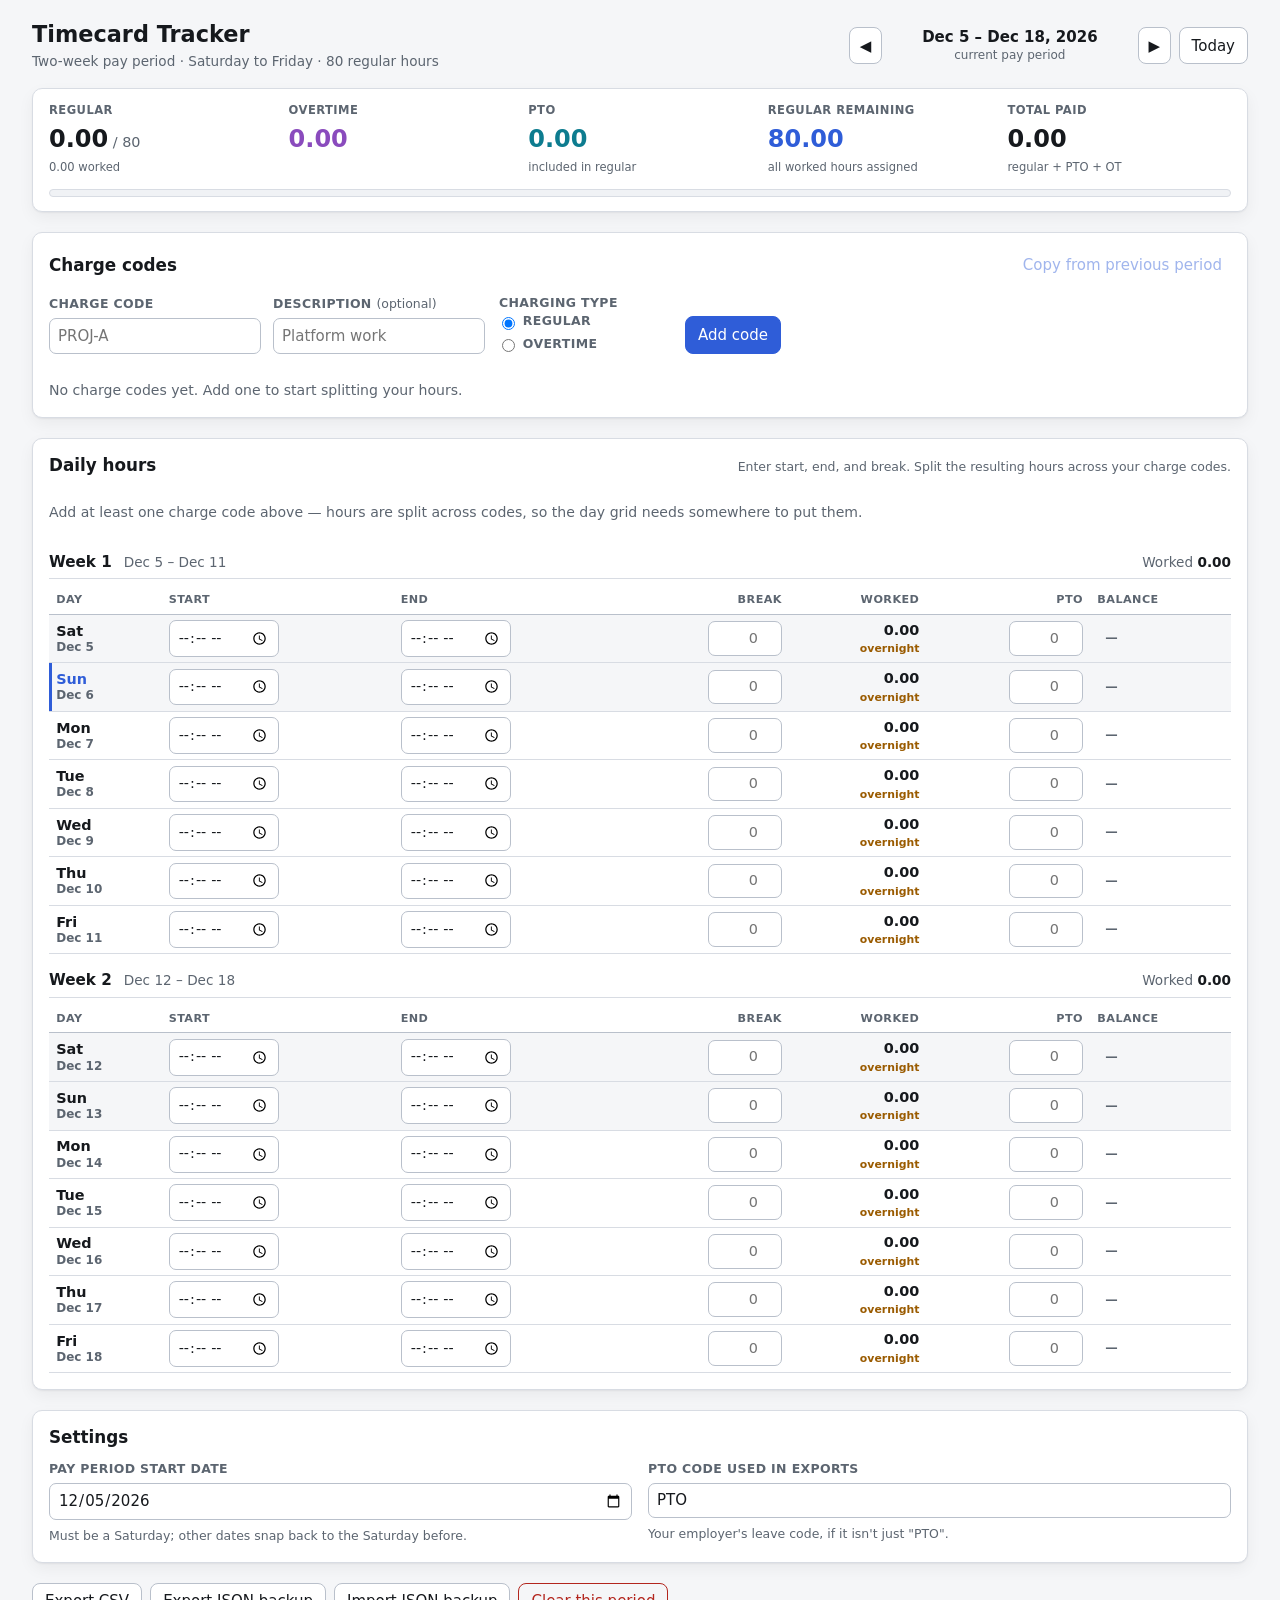
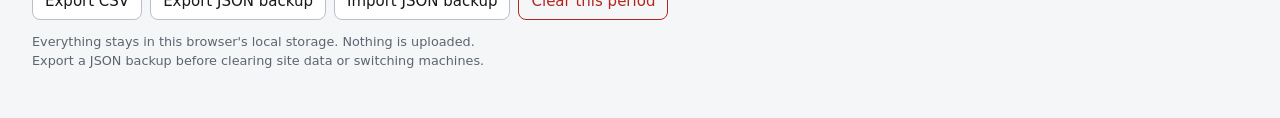
==== index.html @ b01dd9ea "Add timecard tracker for two-week pay periods A dependency-free static web app for tracking hours ag" ====
<!DOCTYPE html>
<html lang="en">
<head>
  <meta charset="utf-8">
  <meta name="viewport" content="width=device-width, initial-scale=1">
  <title>Timecard Tracker</title>
  <meta name="description" content="Track hours against charge codes across a two-week pay period.">
  <meta name="color-scheme" content="light dark">
  <link rel="stylesheet" href="./styles.css">
  <link rel="icon" href="data:image/svg+xml,<svg xmlns='http://www.w3.org/2000/svg' viewBox='0 0 16 16'><text y='13' font-size='13'>&#9200;</text></svg>">
</head>
<body>
  <a class="skip-link" href="#daygrid">Skip to day entry</a>

  <header class="app-header">
    <div class="app-header__title">
      <h1>Timecard Tracker</h1>
      <p class="app-header__sub">Two-week pay period &middot; Saturday to Friday &middot; 80 regular hours</p>
    </div>

    <nav class="period-nav" aria-label="Pay period">
      <button type="button" id="prev-period" class="btn btn--icon" aria-label="Previous pay period">&#9664;</button>
      <div class="period-nav__label">
        <strong id="period-range">&nbsp;</strong>
        <span id="period-relative" class="period-nav__relative"></span>
      </div>
      <button type="button" id="next-period" class="btn btn--icon" aria-label="Next pay period">&#9654;</button>
      <button type="button" id="today-period" class="btn">Today</button>
    </nav>
  </header>

  <p id="storage-warning" class="banner banner--warn" role="status" hidden></p>
  <p id="toast" class="banner banner--info" role="status" hidden></p>

  <section class="summary" aria-labelledby="summary-heading">
    <h2 id="summary-heading" class="visually-hidden">Pay period totals</h2>
    <div class="summary__stats" aria-live="polite">
      <div class="stat stat--regular">
        <span class="stat__label">Regular</span>
        <span class="stat__value"><span id="stat-regular">0.00</span><span class="stat__unit"> / 80</span></span>
        <span class="stat__note" id="stat-regular-note"></span>
      </div>
      <div class="stat stat--ot">
        <span class="stat__label">Overtime</span>
        <span class="stat__value" id="stat-ot">0.00</span>
        <span class="stat__note" id="stat-ot-note"></span>
      </div>
      <div class="stat stat--pto">
        <span class="stat__label">PTO</span>
        <span class="stat__value" id="stat-pto">0.00</span>
        <span class="stat__note">included in regular</span>
      </div>
      <div class="stat stat--remaining">
        <span class="stat__label">Regular remaining</span>
        <span class="stat__value" id="stat-remaining">80.00</span>
        <span class="stat__note" id="stat-unallocated"></span>
      </div>
      <div class="stat stat--total">
        <span class="stat__label">Total paid</span>
        <span class="stat__value" id="stat-total">0.00</span>
        <span class="stat__note">regular + PTO + OT</span>
      </div>
    </div>
    <div class="progress" role="img" aria-label="Regular hours progress toward 80">
      <div class="progress__bar" id="progress-regular"></div>
      <div class="progress__bar progress__bar--pto" id="progress-pto"></div>
      <div class="progress__bar progress__bar--ot" id="progress-ot"></div>
    </div>
  </section>

  <main>
    <section class="panel" aria-labelledby="codes-heading">
      <div class="panel__head">
        <h2 id="codes-heading">Charge codes</h2>
        <button type="button" id="copy-codes" class="btn btn--subtle">Copy from previous period</button>
      </div>

      <form id="code-form" class="code-form">
        <div class="field">
          <label for="code-input">Charge code</label>
          <input type="text" id="code-input" name="code" placeholder="PROJ-A" autocomplete="off" required>
        </div>
        <div class="field">
          <label for="code-label">Description <span class="field__optional">(optional)</span></label>
          <input type="text" id="code-label" name="label" placeholder="Platform work" autocomplete="off">
        </div>
        <fieldset class="field field--radios">
          <legend>Charging type</legend>
          <label class="radio"><input type="radio" name="type" value="regular" checked> Regular</label>
          <label class="radio"><input type="radio" name="type" value="overtime"> Overtime</label>
        </fieldset>
        <button type="submit" class="btn btn--primary">Add code</button>
      </form>
      <p id="code-error" class="form-error" role="alert" hidden></p>

      <ul id="code-list" class="code-list"></ul>
      <p id="code-empty" class="empty-note">No charge codes yet. Add one to start splitting your hours.</p>
    </section>

    <section class="panel" id="daygrid" aria-labelledby="days-heading">
      <div class="panel__head">
        <h2 id="days-heading">Daily hours</h2>
        <p class="panel__hint">Enter start, end, and break. Split the resulting hours across your charge codes.</p>
      </div>
      <div id="weeks"></div>
    </section>

    <section class="panel" aria-labelledby="settings-heading">
      <h2 id="settings-heading">Settings</h2>
      <div class="settings-grid">
        <div class="field">
          <label for="anchor-input">Pay period start date</label>
          <input type="date" id="anchor-input">
          <p class="field__hint" id="anchor-hint">Must be a Saturday; other dates snap back to the Saturday before.</p>
        </div>
        <div class="field">
          <label for="pto-label-input">PTO code used in exports</label>
          <input type="text" id="pto-label-input" placeholder="PTO" autocomplete="off">
          <p class="field__hint">Your employer's leave code, if it isn't just "PTO".</p>
        </div>
      </div>
    </section>
  </main>

  <footer class="app-footer">
    <div class="app-footer__actions">
      <button type="button" id="export-csv" class="btn">Export CSV</button>
      <button type="button" id="export-json" class="btn">Export JSON backup</button>
      <button type="button" id="import-json" class="btn">Import JSON backup</button>
      <button type="button" id="clear-period" class="btn btn--danger">Clear this period</button>
      <input type="file" id="import-file" accept="application/json,.json" hidden>
    </div>
    <p class="app-footer__note">
      Everything stays in this browser's local storage. Nothing is uploaded.
      Export a JSON backup before clearing site data or switching machines.
    </p>
  </footer>

  <script type="module" src="./src/main.js"></script>
</body>
</html>
---- styles.css ----
:root {
  --bg: #f5f6f8;
  --surface: #ffffff;
  --surface-alt: #f0f2f5;
  --border: #d8dce3;
  --border-strong: #b9c0cb;
  --text: #16191d;
  --text-muted: #5c6570;
  --accent: #2f5dd8;
  --accent-soft: #e6ecfc;
  --ok: #1c7a4a;
  --ok-soft: #e2f3ea;
  --warn: #9a5b00;
  --warn-soft: #fdf0dc;
  --danger: #b3261e;
  --danger-soft: #fbe6e5;
  --ot: #8a4bbd;
  --pto: #0d7c8f;
  --radius: 10px;
  --shadow: 0 1px 2px rgba(16, 20, 28, 0.06), 0 6px 16px rgba(16, 20, 28, 0.05);
}

@media (prefers-color-scheme: dark) {
  :root {
    --bg: #14161a;
    --surface: #1c1f25;
    --surface-alt: #23272e;
    --border: #333943;
    --border-strong: #4a515d;
    --text: #e8eaee;
    --text-muted: #9aa3b0;
    --accent: #7fa0ff;
    --accent-soft: #232c45;
    --ok: #6ed3a0;
    --ok-soft: #1c2f26;
    --warn: #ecb463;
    --warn-soft: #33290f;
    --danger: #f28b82;
    --danger-soft: #3a1f1d;
    --ot: #c39aec;
    --pto: #5cc7d8;
    --shadow: 0 1px 2px rgba(0, 0, 0, 0.4), 0 6px 16px rgba(0, 0, 0, 0.3);
  }
}

* { box-sizing: border-box; }

body {
  margin: 0;
  padding: 1.25rem clamp(0.75rem, 3vw, 2rem) 3rem;
  background: var(--bg);
  color: var(--text);
  font: 15px/1.5 system-ui, -apple-system, "Segoe UI", Roboto, sans-serif;
  max-width: 1400px;
  margin-inline: auto;
}

h1, h2, h3 { margin: 0; line-height: 1.25; }
h1 { font-size: 1.4rem; }
h2 { font-size: 1.05rem; }

.visually-hidden {
  position: absolute;
  width: 1px; height: 1px;
  margin: -1px; padding: 0;
  overflow: hidden;
  clip: rect(0 0 0 0);
  white-space: nowrap;
}

.skip-link {
  position: absolute;
  left: -9999px;
  background: var(--accent);
  color: #fff;
  padding: 0.5rem 0.75rem;
  border-radius: var(--radius);
  z-index: 20;
}
.skip-link:focus { left: 1rem; top: 1rem; }

/* --- header --------------------------------------------------------- */

.app-header {
  display: flex;
  flex-wrap: wrap;
  gap: 1rem;
  align-items: center;
  justify-content: space-between;
  margin-bottom: 1rem;
}

.app-header__sub {
  margin: 0.2rem 0 0;
  color: var(--text-muted);
  font-size: 0.85rem;
}

.period-nav {
  display: flex;
  align-items: center;
  gap: 0.5rem;
}

.period-nav__label {
  min-width: 15rem;
  text-align: center;
  display: flex;
  flex-direction: column;
  line-height: 1.3;
}

.period-nav__relative {
  font-size: 0.75rem;
  color: var(--text-muted);
  min-height: 1em;
}

/* --- buttons and inputs --------------------------------------------- */

.btn {
  font: inherit;
  padding: 0.4rem 0.75rem;
  border-radius: 8px;
  border: 1px solid var(--border-strong);
  background: var(--surface);
  color: var(--text);
  cursor: pointer;
}
.btn:hover { background: var(--surface-alt); }
.btn:active { transform: translateY(1px); }
.btn--primary { background: var(--accent); border-color: var(--accent); color: #fff; }
.btn--primary:hover { filter: brightness(1.08); background: var(--accent); }
.btn--danger { color: var(--danger); border-color: var(--danger); background: transparent; }
.btn--danger:hover { background: var(--danger-soft); }
.btn--icon { padding: 0.4rem 0.6rem; }
.btn--subtle {
  border-color: transparent;
  background: transparent;
  color: var(--accent);
  padding: 0.25rem 0.5rem;
}
.btn--subtle:hover { background: var(--accent-soft); }
.btn:disabled { opacity: 0.45; cursor: not-allowed; }

input[type="text"],
input[type="time"],
input[type="date"],
input[type="number"] {
  font: inherit;
  padding: 0.35rem 0.5rem;
  border: 1px solid var(--border-strong);
  border-radius: 7px;
  background: var(--surface);
  color: var(--text);
  min-width: 0;
}

input:focus-visible,
.btn:focus-visible,
a:focus-visible {
  outline: 2px solid var(--accent);
  outline-offset: 2px;
}

.field { display: flex; flex-direction: column; gap: 0.25rem; }
.field label, .field legend, fieldset legend {
  font-size: 0.78rem;
  font-weight: 600;
  color: var(--text-muted);
  text-transform: uppercase;
  letter-spacing: 0.03em;
}
.field__optional { font-weight: 400; text-transform: none; letter-spacing: 0; }
.field__hint, .panel__hint {
  margin: 0.15rem 0 0;
  font-size: 0.78rem;
  color: var(--text-muted);
}
.field--radios {
  border: 0;
  margin: 0;
  padding: 0;
}
.radio {
  display: inline-flex;
  align-items: center;
  gap: 0.3rem;
  margin-right: 0.75rem;
  font-size: 0.9rem;
  text-transform: none;
  letter-spacing: 0;
  font-weight: 400;
  color: var(--text);
}

.form-error { color: var(--danger); font-size: 0.85rem; margin: 0.5rem 0 0; }

/* --- banners -------------------------------------------------------- */

.banner {
  margin: 0 0 1rem;
  padding: 0.6rem 0.85rem;
  border-radius: var(--radius);
  font-size: 0.9rem;
  border: 1px solid transparent;
}
.banner--warn { background: var(--warn-soft); border-color: var(--warn); color: var(--warn); }
.banner--info { background: var(--accent-soft); border-color: var(--accent); color: var(--accent); }

/* --- summary -------------------------------------------------------- */

.summary {
  position: sticky;
  top: 0;
  z-index: 10;
  background: var(--surface);
  border: 1px solid var(--border);
  border-radius: var(--radius);
  box-shadow: var(--shadow);
  padding: 0.85rem 1rem;
  margin-bottom: 1.25rem;
}

.summary__stats {
  display: grid;
  grid-template-columns: repeat(auto-fit, minmax(9.5rem, 1fr));
  gap: 0.75rem 1rem;
}

.stat { display: flex; flex-direction: column; gap: 0.1rem; }
.stat__label {
  font-size: 0.72rem;
  text-transform: uppercase;
  letter-spacing: 0.04em;
  color: var(--text-muted);
  font-weight: 600;
}
.stat__value { font-size: 1.5rem; font-weight: 650; font-variant-numeric: tabular-nums; }
.stat__unit { font-size: 0.9rem; font-weight: 400; color: var(--text-muted); }
.stat__note { font-size: 0.72rem; color: var(--text-muted); min-height: 1em; }
.stat--ot .stat__value { color: var(--ot); }
.stat--pto .stat__value { color: var(--pto); }
.stat--remaining .stat__value { color: var(--accent); }
.stat__note--alert { color: var(--warn); font-weight: 600; }

.progress {
  display: flex;
  height: 8px;
  margin-top: 0.85rem;
  border-radius: 99px;
  overflow: hidden;
  background: var(--surface-alt);
  border: 1px solid var(--border);
}
.progress__bar { background: var(--accent); transition: width 120ms linear; }
.progress__bar--pto { background: var(--pto); }
.progress__bar--ot { background: var(--ot); }

/* --- panels --------------------------------------------------------- */

.panel {
  background: var(--surface);
  border: 1px solid var(--border);
  border-radius: var(--radius);
  padding: 1rem;
  margin-bottom: 1.25rem;
  box-shadow: var(--shadow);
}

.panel__head {
  display: flex;
  flex-wrap: wrap;
  align-items: center;
  justify-content: space-between;
  gap: 0.5rem;
  margin-bottom: 0.75rem;
}

.code-form {
  display: flex;
  flex-wrap: wrap;
  align-items: flex-end;
  gap: 0.75rem;
}
.code-form .field { min-width: 11rem; }

.code-list {
  list-style: none;
  margin: 0.9rem 0 0;
  padding: 0;
  display: flex;
  flex-wrap: wrap;
  gap: 0.5rem;
}

.code-chip {
  display: flex;
  align-items: center;
  gap: 0.5rem;
  padding: 0.35rem 0.4rem 0.35rem 0.6rem;
  border: 1px solid var(--border-strong);
  border-radius: 99px;
  background: var(--surface-alt);
  font-size: 0.88rem;
}
.code-chip__name { font-weight: 600; }
.code-chip__desc { color: var(--text-muted); }
.code-chip__type {
  font-size: 0.68rem;
  text-transform: uppercase;
  letter-spacing: 0.04em;
  font-weight: 700;
  padding: 0.05rem 0.4rem;
  border-radius: 99px;
  background: var(--accent-soft);
  color: var(--accent);
}
.code-chip__type--overtime { background: color-mix(in srgb, var(--ot) 18%, transparent); color: var(--ot); }
.code-chip__hours { font-variant-numeric: tabular-nums; color: var(--text-muted); }
.code-chip__remove {
  border: 0;
  background: transparent;
  color: var(--text-muted);
  cursor: pointer;
  font-size: 1rem;
  line-height: 1;
  padding: 0.15rem 0.35rem;
  border-radius: 99px;
}
.code-chip__remove:hover { background: var(--danger-soft); color: var(--danger); }

.empty-note { color: var(--text-muted); font-size: 0.88rem; margin: 0.75rem 0 0; }

/* --- week / day grid ------------------------------------------------ */

.week { margin-top: 1rem; }
.week__head {
  display: flex;
  flex-wrap: wrap;
  align-items: baseline;
  gap: 0.75rem;
  padding-bottom: 0.4rem;
  border-bottom: 1px solid var(--border);
  margin-bottom: 0.5rem;
}
.week__title { font-size: 0.95rem; font-weight: 650; }
.week__range { color: var(--text-muted); font-size: 0.85rem; }
.week__totals {
  margin-left: auto;
  font-size: 0.85rem;
  color: var(--text-muted);
  font-variant-numeric: tabular-nums;
}
.week__totals strong { color: var(--text); font-weight: 650; }

.table-scroll { overflow-x: auto; }

table.days {
  width: 100%;
  border-collapse: collapse;
  font-size: 0.9rem;
}
table.days th,
table.days td {
  padding: 0.3rem 0.45rem;
  text-align: left;
  border-bottom: 1px solid var(--border);
  white-space: nowrap;
}
table.days thead th {
  font-size: 0.7rem;
  text-transform: uppercase;
  letter-spacing: 0.04em;
  color: var(--text-muted);
  font-weight: 700;
  border-bottom: 1px solid var(--border-strong);
}
table.days th.num, table.days td.num { text-align: right; }
table.days td.num, .worked { font-variant-numeric: tabular-nums; }

tr.day--weekend { background: color-mix(in srgb, var(--surface-alt) 65%, transparent); }
tr.day--today { box-shadow: inset 3px 0 0 var(--accent); }
tr.day--today .day-date { color: var(--accent); font-weight: 700; }

.day-date { display: flex; flex-direction: column; line-height: 1.2; }
.day-date__dow { font-weight: 650; }
.day-date__date { font-size: 0.75rem; color: var(--text-muted); }

.time-input { width: 6.9rem; }
.hours-input { width: 4.6rem; text-align: right; }
.hours-input.is-over { border-color: var(--danger); }

.worked { font-weight: 650; }
.worked__overnight {
  display: block;
  font-size: 0.68rem;
  color: var(--warn);
  font-weight: 600;
}

.chip {
  display: inline-flex;
  align-items: center;
  gap: 0.3rem;
  padding: 0.1rem 0.5rem;
  border-radius: 99px;
  font-size: 0.78rem;
  font-weight: 600;
  font-variant-numeric: tabular-nums;
}
.chip--ok { background: var(--ok-soft); color: var(--ok); }
.chip--under { background: var(--warn-soft); color: var(--warn); }
.chip--over { background: var(--danger-soft); color: var(--danger); }
.chip--idle { color: var(--text-muted); }

.fill-btn {
  font: inherit;
  font-size: 0.75rem;
  margin-left: 0.35rem;
  padding: 0.1rem 0.45rem;
  border-radius: 99px;
  border: 1px solid var(--border-strong);
  background: var(--surface);
  color: var(--text-muted);
  cursor: pointer;
}
.fill-btn:hover { color: var(--accent); border-color: var(--accent); }

.no-codes-note {
  color: var(--text-muted);
  font-size: 0.88rem;
  padding: 0.75rem 0;
}

.settings-grid {
  display: grid;
  grid-template-columns: repeat(auto-fit, minmax(15rem, 1fr));
  gap: 1rem;
  margin-top: 0.75rem;
}

/* --- footer --------------------------------------------------------- */

.app-footer__actions {
  display: flex;
  flex-wrap: wrap;
  gap: 0.5rem;
}
.app-footer__note {
  color: var(--text-muted);
  font-size: 0.8rem;
  margin: 0.75rem 0 0;
  max-width: 60ch;
}

@media (max-width: 640px) {
  .period-nav { width: 100%; justify-content: space-between; }
  .period-nav__label { min-width: 0; flex: 1; }
  .summary { position: static; }
}

@media print {
  .summary { position: static; box-shadow: none; }
  .app-footer__actions,
  .code-form,
  .skip-link,
  .period-nav button,
  .fill-btn,
  .code-chip__remove,
  #copy-codes { display: none !important; }
  body { background: #fff; }
  .panel { break-inside: avoid; box-shadow: none; }
}
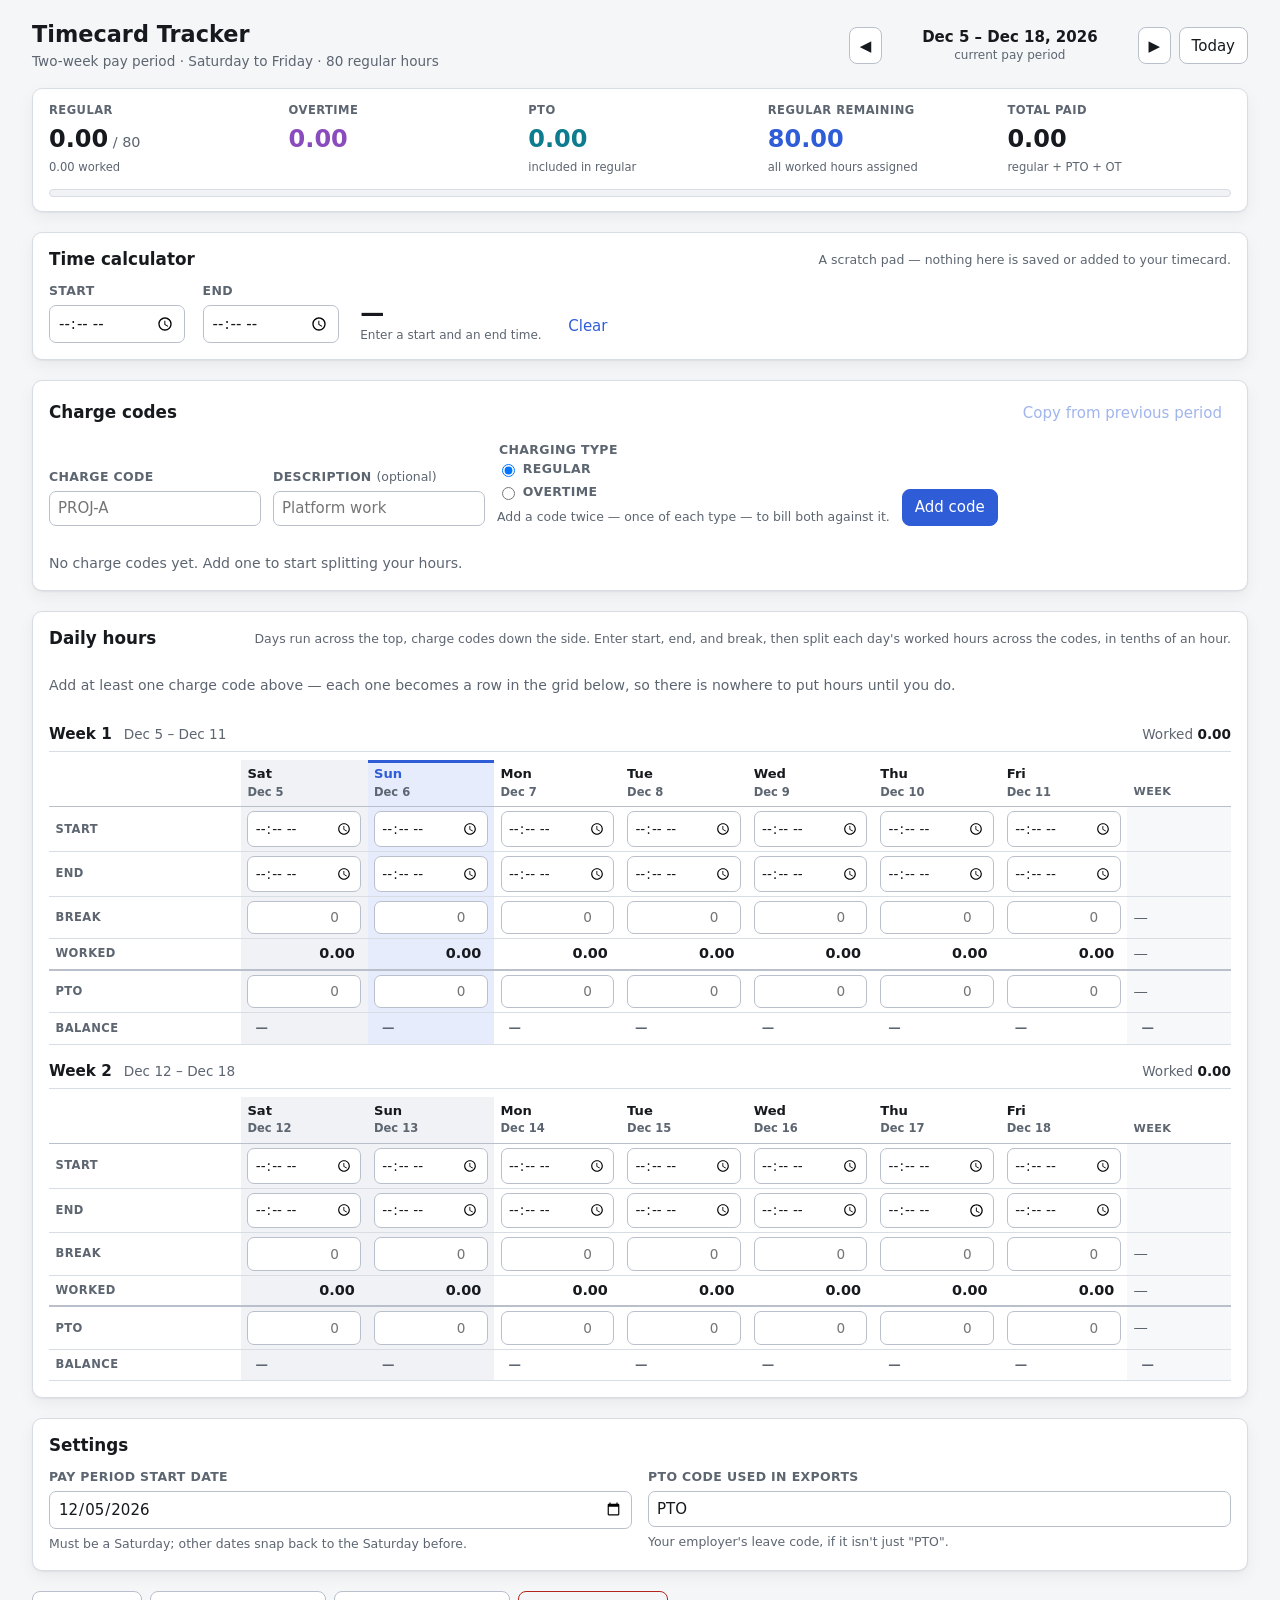
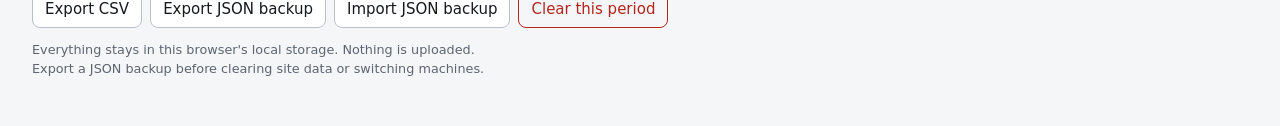
==== commit a176f69d: "Rework the day grid into a week matrix, and add a time calculator The day grid was a row per day wit" ====
--- a/index.html
+++ b/index.html
@@ -69,6 +69,28 @@
   </section>
 
   <main>
+    <section class="panel panel--calc" aria-labelledby="calc-heading">
+      <div class="panel__head">
+        <h2 id="calc-heading">Time calculator</h2>
+        <p class="panel__hint">A scratch pad — nothing here is saved or added to your timecard.</p>
+      </div>
+      <div class="calc">
+        <div class="field">
+          <label for="calc-start">Start</label>
+          <input type="time" id="calc-start" class="time-input">
+        </div>
+        <div class="field">
+          <label for="calc-end">End</label>
+          <input type="time" id="calc-end" class="time-input">
+        </div>
+        <p class="calc__result" aria-live="polite">
+          <span class="calc__hours" id="calc-hours">—</span>
+          <span class="calc__note" id="calc-note">Enter a start and an end time.</span>
+        </p>
+        <button type="button" id="calc-clear" class="btn btn--subtle">Clear</button>
+      </div>
+    </section>
+
     <section class="panel" aria-labelledby="codes-heading">
       <div class="panel__head">
         <h2 id="codes-heading">Charge codes</h2>
@@ -88,6 +110,7 @@
           <legend>Charging type</legend>
           <label class="radio"><input type="radio" name="type" value="regular" checked> Regular</label>
           <label class="radio"><input type="radio" name="type" value="overtime"> Overtime</label>
+          <p class="field__hint">Add a code twice — once of each type — to bill both against it.</p>
         </fieldset>
         <button type="submit" class="btn btn--primary">Add code</button>
       </form>
@@ -100,9 +123,18 @@
     <section class="panel" id="daygrid" aria-labelledby="days-heading">
       <div class="panel__head">
         <h2 id="days-heading">Daily hours</h2>
-        <p class="panel__hint">Enter start, end, and break. Split the resulting hours across your charge codes.</p>
+        <p class="panel__hint">Days run across the top, charge codes down the side. Enter start, end, and break, then split each day's worked hours across the codes, in tenths of an hour.</p>
       </div>
-      <div id="weeks"></div>
+      <!-- Replaced by the grid on the first render. If it is still on screen,
+           ui.js never ran — most often because the page was opened straight
+           from disk, where browsers refuse to load ES modules. -->
+      <div id="weeks">
+        <p class="no-codes-note grid-fallback">
+          The day grid has not loaded. It needs JavaScript, and the page has to be
+          served over <code>http://</code> — opening <code>index.html</code> straight
+          from the file system will not work. See "Running it locally" in the README.
+        </p>
+      </div>
     </section>
 
     <section class="panel" aria-labelledby="settings-heading">
--- a/styles.css
+++ b/styles.css
@@ -51,7 +51,9 @@
   background: var(--bg);
   color: var(--text);
   font: 15px/1.5 system-ui, -apple-system, "Segoe UI", Roboto, sans-serif;
-  max-width: 1400px;
+  /* Wide enough for the 7-day matrix plus its label and total columns without
+     the tables having to scroll on a desktop screen. */
+  max-width: 1680px;
   margin-inline: auto;
 }
 
@@ -157,6 +159,7 @@
 }
 
 input:focus-visible,
+button:focus-visible,
 .btn:focus-visible,
 a:focus-visible {
   outline: 2px solid var(--accent);
@@ -277,6 +280,28 @@
   margin-bottom: 0.75rem;
 }
 
+/* --- time calculator ------------------------------------------------- */
+
+.calc {
+  display: flex;
+  flex-wrap: wrap;
+  align-items: flex-end;
+  gap: 0.75rem 1.1rem;
+}
+.calc .time-input { width: 8.5rem; }
+.calc__result {
+  display: flex;
+  flex-direction: column;
+  margin: 0 0 0 0.25rem;
+  line-height: 1.2;
+}
+.calc__hours {
+  font-size: 1.5rem;
+  font-weight: 650;
+  font-variant-numeric: tabular-nums;
+}
+.calc__note { font-size: 0.75rem; color: var(--text-muted); min-height: 1em; }
+
 .code-form {
   display: flex;
   flex-wrap: wrap;
@@ -356,48 +381,123 @@
 
 .table-scroll { overflow-x: auto; }
 
-table.days {
+/* The week matrix: days across the top, entry rows and charge codes down the
+   left. Fixed layout keeps all seven days the same width whatever they hold. */
+table.grid {
   width: 100%;
+  /* Below this the time inputs start clipping their AM/PM, so scroll instead. */
+  min-width: 72rem;
   border-collapse: collapse;
+  table-layout: fixed;
   font-size: 0.9rem;
 }
-table.days th,
-table.days td {
-  padding: 0.3rem 0.45rem;
+.grid__col-label { width: 12rem; }
+.grid__col-total { width: 6.5rem; }
+
+table.grid th,
+table.grid td {
+  padding: 0.25rem 0.4rem;
   text-align: left;
   border-bottom: 1px solid var(--border);
   white-space: nowrap;
 }
-table.days thead th {
+table.grid thead th {
+  vertical-align: bottom;
+  padding-bottom: 0.35rem;
+  border-bottom: 1px solid var(--border-strong);
+}
+
+.grid__day-dow { display: block; font-weight: 700; font-size: 0.82rem; }
+.grid__day-date { display: block; font-size: 0.72rem; color: var(--text-muted); }
+.grid__total-head {
+  text-align: right;
+  padding-right: 0.8rem;
   font-size: 0.7rem;
   text-transform: uppercase;
   letter-spacing: 0.04em;
   color: var(--text-muted);
   font-weight: 700;
-  border-bottom: 1px solid var(--border-strong);
-}
-table.days th.num, table.days td.num { text-align: right; }
-table.days td.num, .worked { font-variant-numeric: tabular-nums; }
-
-tr.day--weekend { background: color-mix(in srgb, var(--surface-alt) 65%, transparent); }
-tr.day--today { box-shadow: inset 3px 0 0 var(--accent); }
-tr.day--today .day-date { color: var(--accent); font-weight: 700; }
-
-.day-date { display: flex; flex-direction: column; line-height: 1.2; }
-.day-date__dow { font-weight: 650; }
-.day-date__date { font-size: 0.75rem; color: var(--text-muted); }
-
-.time-input { width: 6.9rem; }
-.hours-input { width: 4.6rem; text-align: right; }
+}
+
+.grid__label {
+  overflow: hidden;
+  text-overflow: ellipsis;
+  font-weight: 600;
+  color: var(--text-muted);
+}
+.grid__row:not(.grid__row--code) > .grid__label {
+  font-size: 0.72rem;
+  text-transform: uppercase;
+  letter-spacing: 0.04em;
+}
+
+.grid__code { display: flex; flex-direction: column; line-height: 1.25; min-width: 0; }
+.grid__code-name {
+  font-size: 0.88rem;
+  font-weight: 650;
+  color: var(--text);
+  overflow: hidden;
+  text-overflow: ellipsis;
+}
+.grid__code-desc {
+  font-size: 0.72rem;
+  font-weight: 400;
+  overflow: hidden;
+  text-overflow: ellipsis;
+}
+/* Shown on every overtime row, and on both rows of a code carried under each
+   charging type — there, the tag is the only thing telling them apart. */
+.grid__code-type {
+  font-size: 0.62rem;
+  font-weight: 700;
+  letter-spacing: 0.04em;
+  padding: 0.05rem 0.3rem;
+  border-radius: 99px;
+  background: color-mix(in srgb, var(--ot) 18%, transparent);
+  color: var(--ot);
+}
+.grid__code-type--regular { background: var(--accent-soft); color: var(--accent); }
+
+/* Times, charge codes, and what is left over read as three bands. */
+.grid__band + .grid__band > tr:first-child > th,
+.grid__band + .grid__band > tr:first-child > td {
+  border-top: 2px solid var(--border-strong);
+}
+.grid__band--codes .grid__row:hover > .grid__label { color: var(--text); }
+
+/* The inputs carry their own background, so column shading only shows in the
+   gaps around them — it has to be the full tint to read at all. */
+.col--weekend { background: var(--surface-alt); }
+.col--today { background: var(--accent-soft); }
+.grid__day.col--today {
+  box-shadow: inset 0 3px 0 var(--accent);
+  color: var(--accent);
+}
+
+.grid__cell input { width: 100%; font-size: 0.85rem; padding-inline: 0.4rem; }
+.hours-input { text-align: right; }
 .hours-input.is-over { border-color: var(--danger); }
 
-.worked { font-weight: 650; }
+/* Worked hours and the week totals are text, not inputs, so they are inset by
+   the input's own padding to line up with the digits above and below them. */
+.grid__row--worked .grid__cell,
+.grid__total {
+  text-align: right;
+  padding-right: 0.8rem;
+  font-variant-numeric: tabular-nums;
+}
+.grid__row--worked .grid__cell { font-weight: 650; }
+.grid__total { background: color-mix(in srgb, var(--surface-alt) 55%, transparent); }
+.grid__total--zero { color: var(--text-muted); }
+
 .worked__overnight {
   display: block;
   font-size: 0.68rem;
   color: var(--warn);
   font-weight: 600;
 }
+/* `display: block` above would otherwise beat the UA rule for [hidden]. */
+.worked__overnight[hidden] { display: none; }
 
 .chip {
   display: inline-flex;
@@ -464,6 +564,7 @@
   .summary { position: static; box-shadow: none; }
   .app-footer__actions,
   .code-form,
+  .panel--calc,
   .skip-link,
   .period-nav button,
   .fill-btn,
@@ -471,4 +572,7 @@
   #copy-codes { display: none !important; }
   body { background: #fff; }
   .panel { break-inside: avoid; box-shadow: none; }
-}
+  /* Let the week matrix shrink to the page instead of running off it. */
+  table.grid { min-width: 0; font-size: 0.72rem; }
+  .grid__cell input { border-color: transparent; background: transparent; }
+}
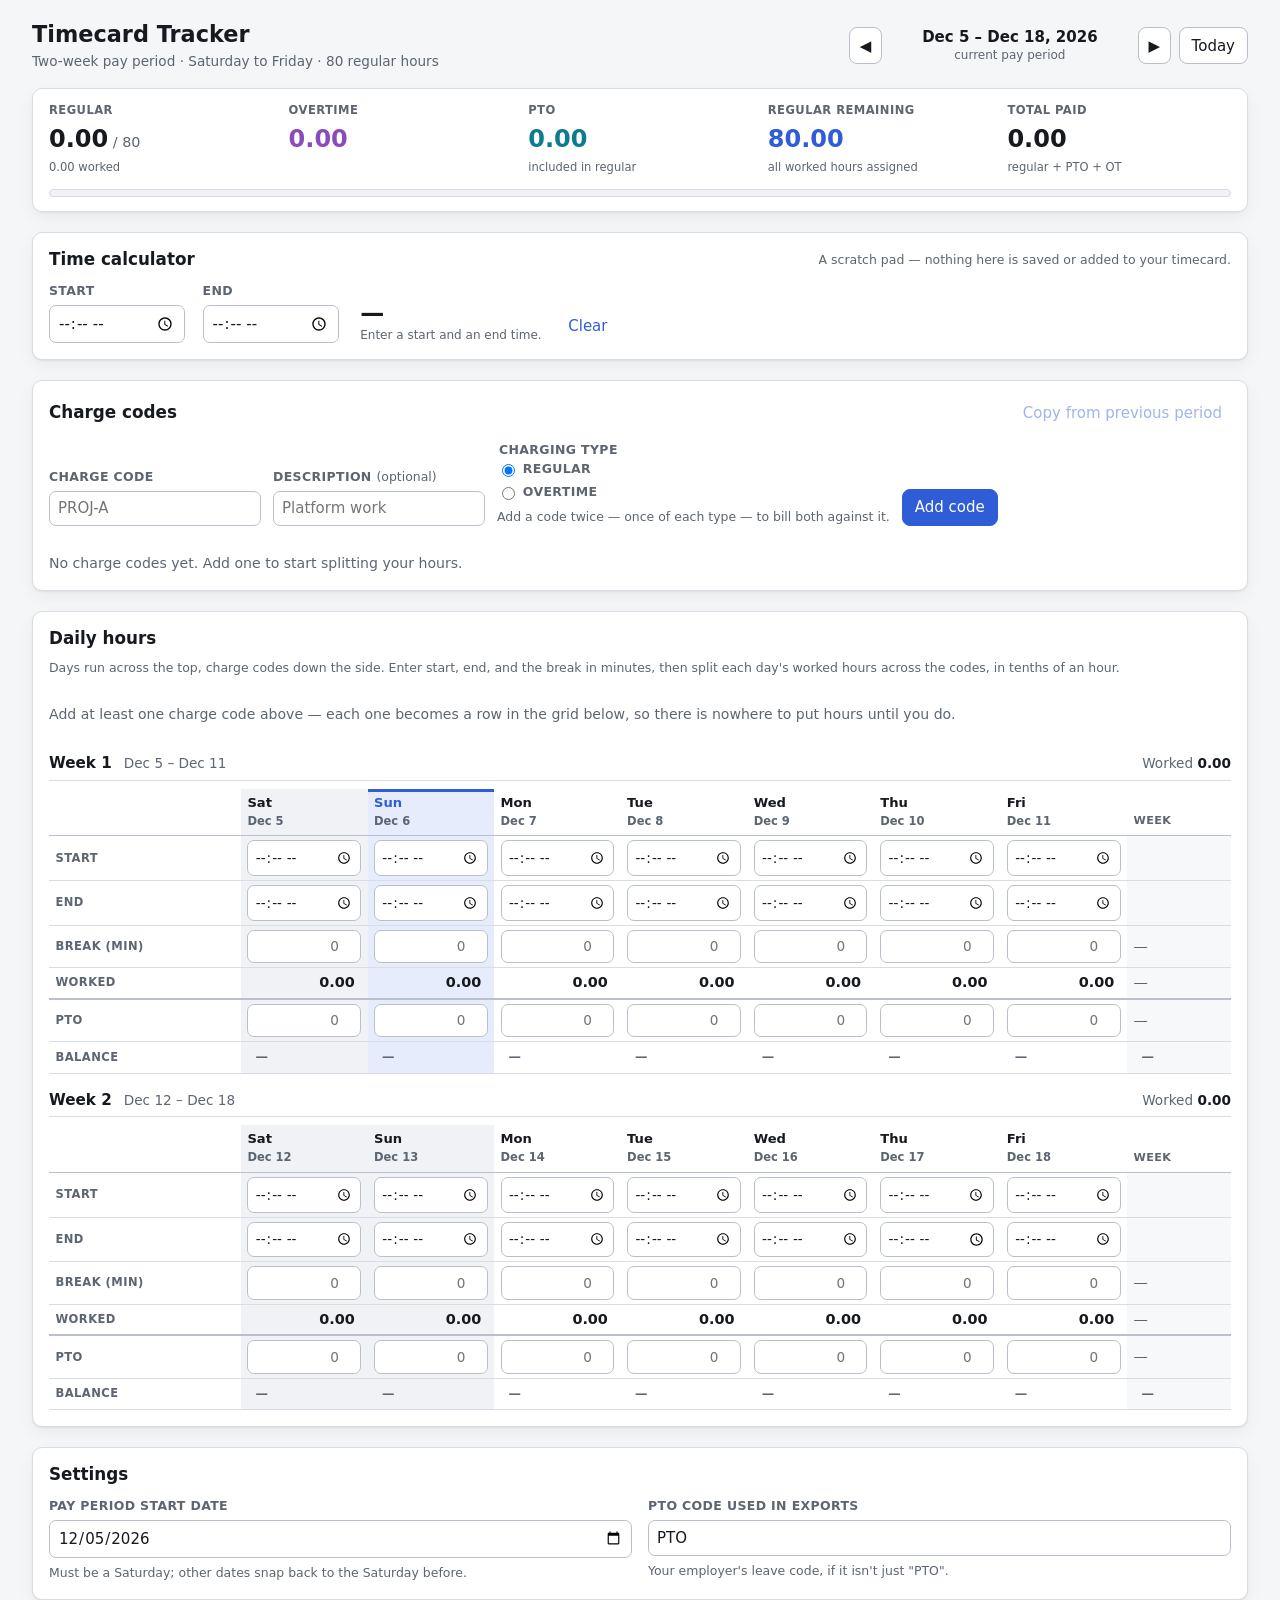
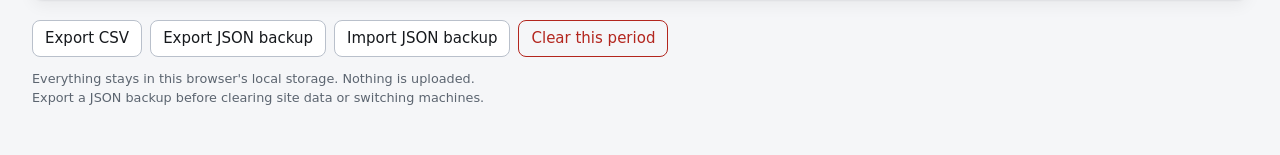
==== commit 7b522426: "Enter the daily break in minutes instead of decimal hours A break is taken in minutes, so entering i" ====
--- a/index.html
+++ b/index.html
@@ -123,7 +123,7 @@
     <section class="panel" id="daygrid" aria-labelledby="days-heading">
       <div class="panel__head">
         <h2 id="days-heading">Daily hours</h2>
-        <p class="panel__hint">Days run across the top, charge codes down the side. Enter start, end, and break, then split each day's worked hours across the codes, in tenths of an hour.</p>
+        <p class="panel__hint">Days run across the top, charge codes down the side. Enter start, end, and the break in minutes, then split each day's worked hours across the codes, in tenths of an hour.</p>
       </div>
       <!-- Replaced by the grid on the first render. If it is still on screen,
            ui.js never ran — most often because the page was opened straight
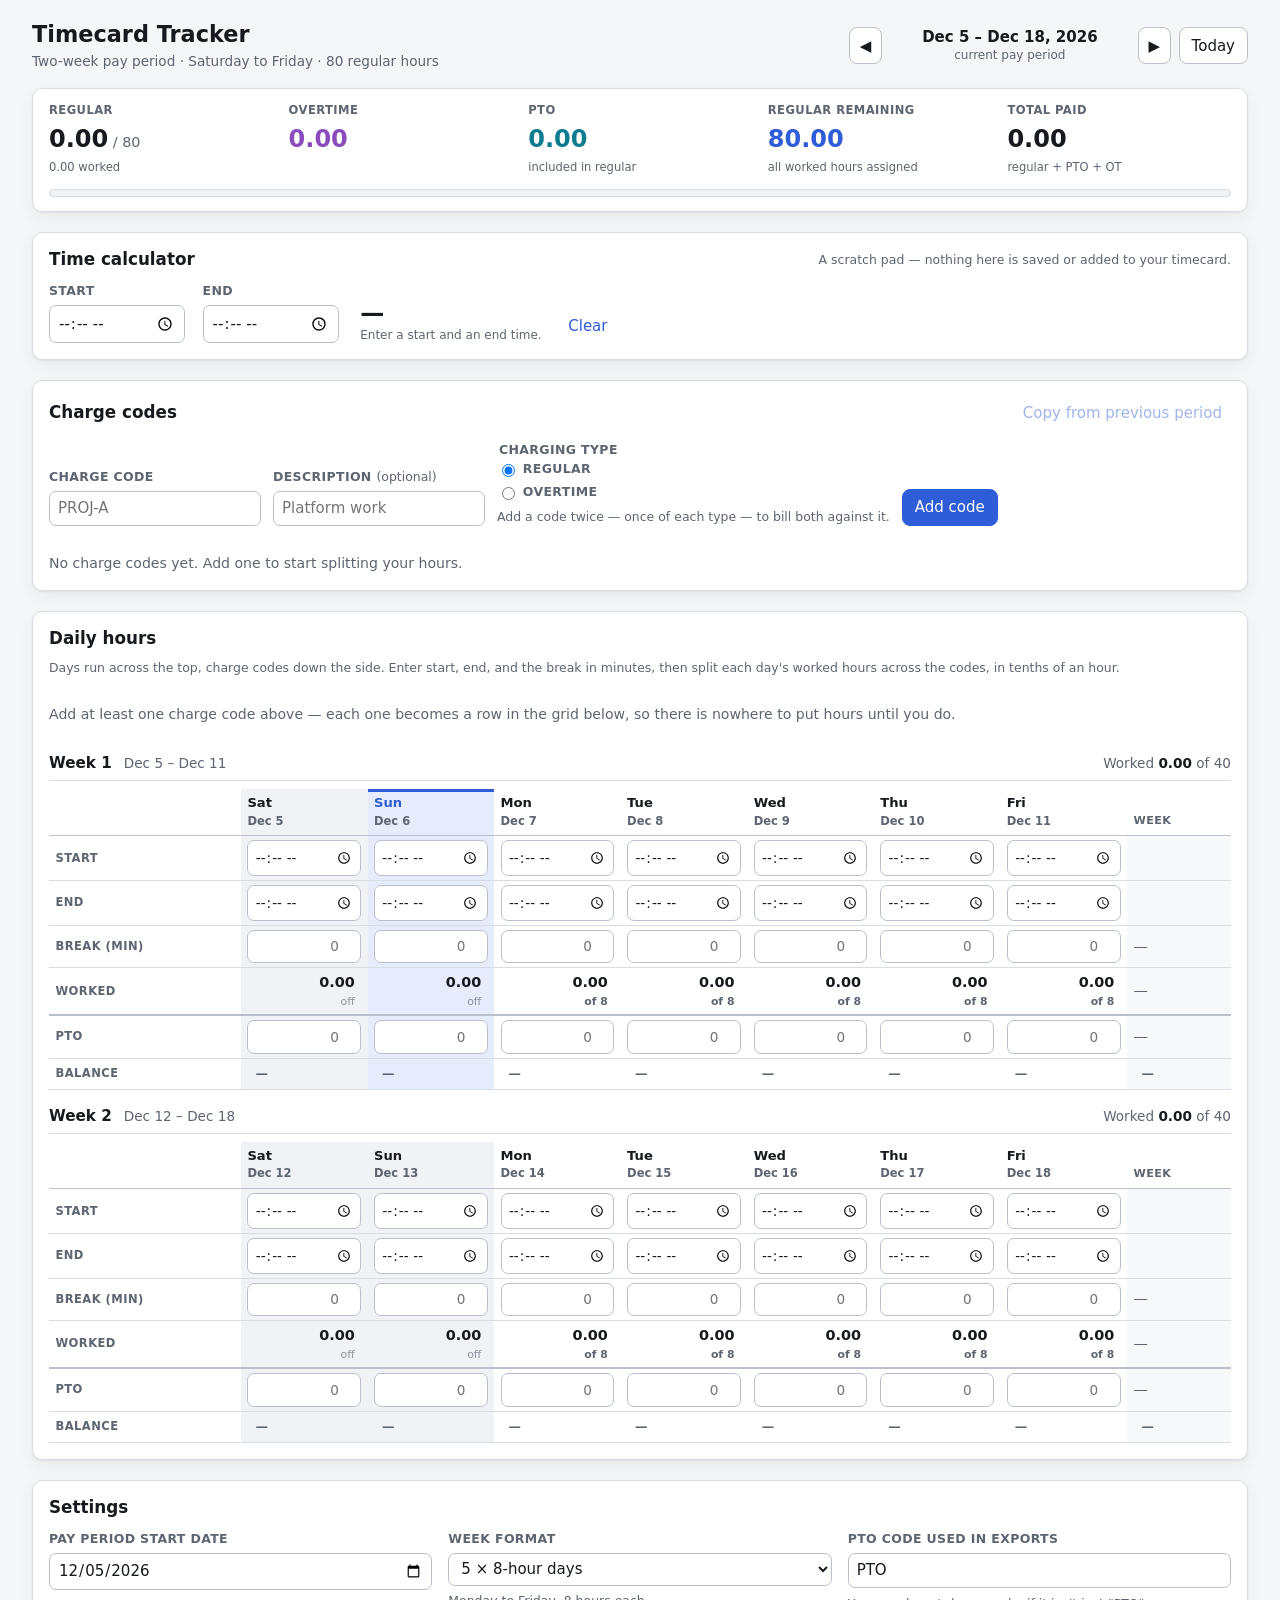
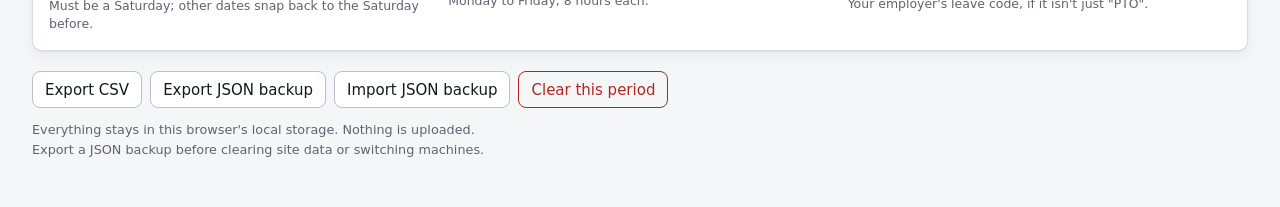
==== commit 831d9f60: "Show each day against the hours its week format expects The grid reported hours worked per day with " ====
--- a/index.html
+++ b/index.html
@@ -146,6 +146,12 @@
           <p class="field__hint" id="anchor-hint">Must be a Saturday; other dates snap back to the Saturday before.</p>
         </div>
         <div class="field">
+          <label for="week-format-input">Week format</label>
+          <!-- Options come from WEEK_FORMATS in calc.js, filled in on mount. -->
+          <select id="week-format-input"></select>
+          <p class="field__hint" id="week-format-hint">How your 80 hours are meant to fall across the two weeks.</p>
+        </div>
+        <div class="field">
           <label for="pto-label-input">PTO code used in exports</label>
           <input type="text" id="pto-label-input" placeholder="PTO" autocomplete="off">
           <p class="field__hint">Your employer's leave code, if it isn't just "PTO".</p>
--- a/styles.css
+++ b/styles.css
@@ -148,7 +148,8 @@
 input[type="text"],
 input[type="time"],
 input[type="date"],
-input[type="number"] {
+input[type="number"],
+select {
   font: inherit;
   padding: 0.35rem 0.5rem;
   border: 1px solid var(--border-strong);
@@ -159,6 +160,7 @@
 }
 
 input:focus-visible,
+select:focus-visible,
 button:focus-visible,
 .btn:focus-visible,
 a:focus-visible {
@@ -489,6 +491,19 @@
 .grid__row--worked .grid__cell { font-weight: 650; }
 .grid__total { background: color-mix(in srgb, var(--surface-alt) 55%, transparent); }
 .grid__total--zero { color: var(--text-muted); }
+
+/* How the day stands against the week format's target for it. */
+.worked__target {
+  display: block;
+  font-size: 0.68rem;
+  font-weight: 600;
+  color: var(--text-muted);
+}
+.worked__target--met { color: var(--ok); }
+.worked__target--short { color: var(--warn); }
+/* Hours on a day the schedule has off — usually where overtime comes from. */
+.worked__target--extra { color: var(--ot); }
+.worked__target--off { opacity: 0.65; font-weight: 400; }
 
 .worked__overnight {
   display: block;
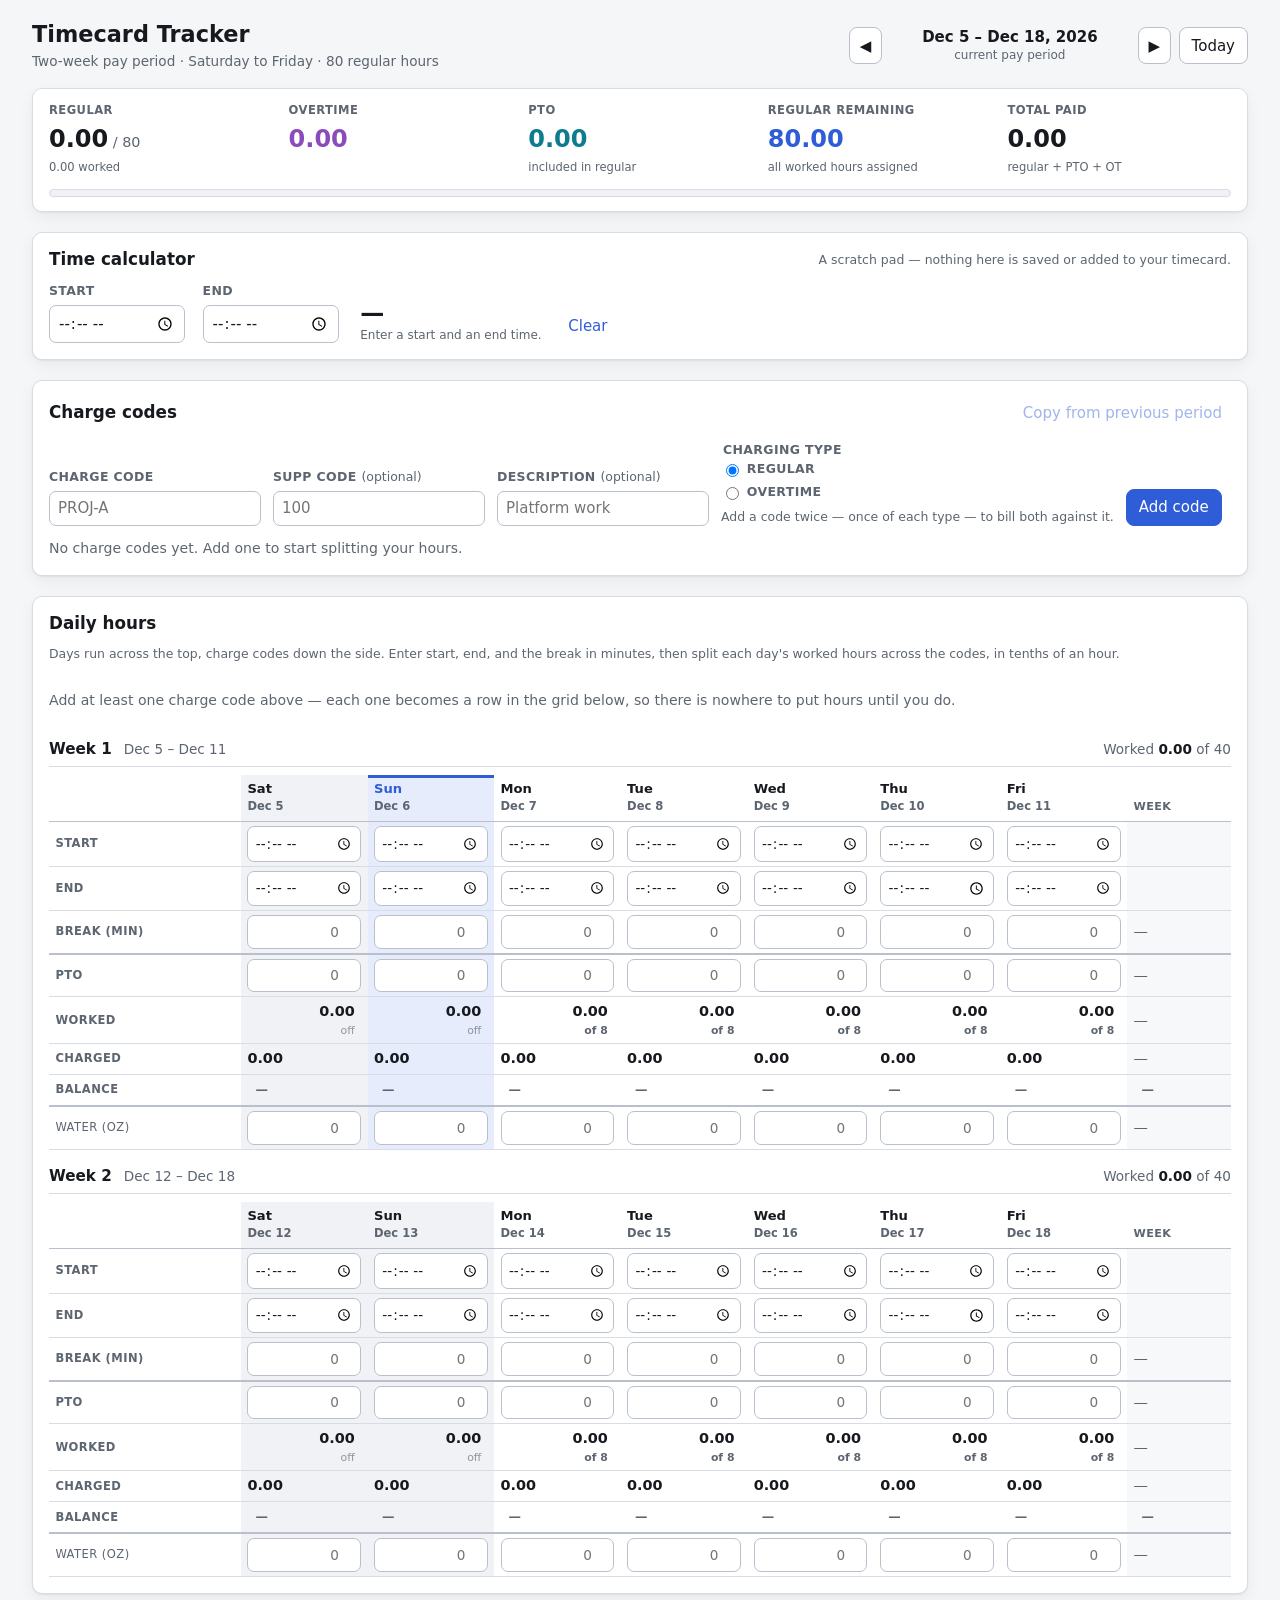
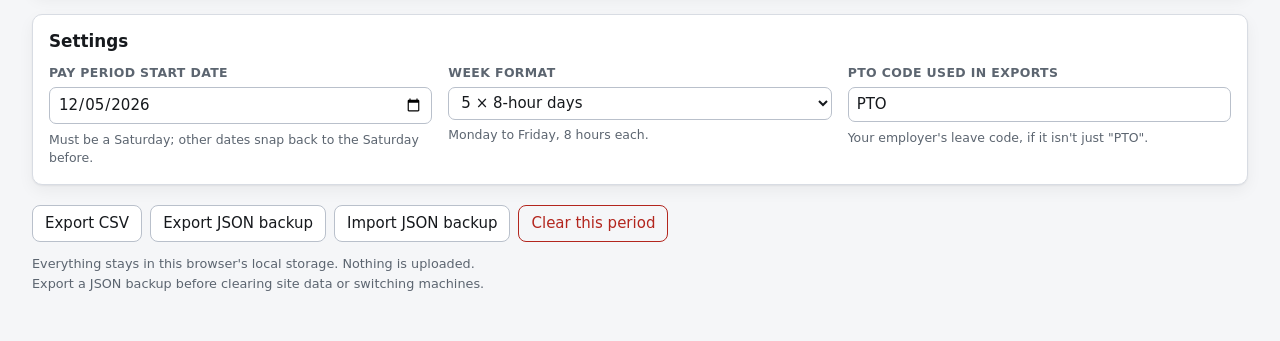
==== commit b6c2cb3d: "Keep a charge code list that outlives any one pay period Charge codes were per-period and nothing mo" ====
--- a/index.html
+++ b/index.html
@@ -103,6 +103,10 @@
           <input type="text" id="code-input" name="code" placeholder="PROJ-A" autocomplete="off" required>
         </div>
         <div class="field">
+          <label for="code-supp">SUPP code <span class="field__optional">(optional)</span></label>
+          <input type="text" id="code-supp" name="supp" placeholder="100" autocomplete="off">
+        </div>
+        <div class="field">
           <label for="code-label">Description <span class="field__optional">(optional)</span></label>
           <input type="text" id="code-label" name="label" placeholder="Platform work" autocomplete="off">
         </div>
@@ -116,8 +120,27 @@
       </form>
       <p id="code-error" class="form-error" role="alert" hidden></p>
 
-      <ul id="code-list" class="code-list"></ul>
+      <!-- Every code any pay period has used. Rows are built in ui.js from
+           store.codeCatalog(); the tick box is what puts one in this period. -->
+      <div class="table-scroll">
+        <table id="code-table" class="code-table">
+          <thead>
+            <tr>
+              <th scope="col">Code</th>
+              <th scope="col">SUPP</th>
+              <th scope="col">Description</th>
+              <th scope="col">Type</th>
+              <th scope="col" class="code-table__use">In this period</th>
+              <th scope="col" class="code-table__hours">This period</th>
+              <th scope="col">Last used</th>
+              <th scope="col"><span class="visually-hidden">Remove</span></th>
+            </tr>
+          </thead>
+          <tbody id="code-rows"></tbody>
+        </table>
+      </div>
       <p id="code-empty" class="empty-note">No charge codes yet. Add one to start splitting your hours.</p>
+      <button type="button" id="code-archived-toggle" class="btn btn--subtle" hidden></button>
     </section>
 
     <section class="panel" id="daygrid" aria-labelledby="days-heading">
--- a/styles.css
+++ b/styles.css
@@ -312,28 +312,43 @@
 }
 .code-form .field { min-width: 11rem; }
 
-.code-list {
-  list-style: none;
-  margin: 0.9rem 0 0;
-  padding: 0;
-  display: flex;
-  flex-wrap: wrap;
-  gap: 0.5rem;
-}
-
-.code-chip {
-  display: flex;
-  align-items: center;
-  gap: 0.5rem;
-  padding: 0.35rem 0.4rem 0.35rem 0.6rem;
-  border: 1px solid var(--border-strong);
-  border-radius: 99px;
-  background: var(--surface-alt);
+/* The charge code catalog: every code any pay period has used. */
+.code-table {
+  width: 100%;
+  min-width: 40rem;
+  margin-top: 0.9rem;
+  border-collapse: collapse;
   font-size: 0.88rem;
 }
-.code-chip__name { font-weight: 600; }
-.code-chip__desc { color: var(--text-muted); }
-.code-chip__type {
+.code-table th,
+.code-table td {
+  padding: 0.4rem 0.6rem;
+  text-align: left;
+  border-bottom: 1px solid var(--border);
+  vertical-align: middle;
+}
+.code-table thead th {
+  font-size: 0.68rem;
+  text-transform: uppercase;
+  letter-spacing: 0.05em;
+  color: var(--text-muted);
+  font-weight: 700;
+  border-bottom-color: var(--border-strong);
+  white-space: nowrap;
+}
+.code-table tbody tr:last-child th,
+.code-table tbody tr:last-child td { border-bottom: 0; }
+
+.code-table__name { font-weight: 650; }
+.code-table__supp,
+.code-table__last { color: var(--text-muted); white-space: nowrap; }
+.code-table__desc { color: var(--text-muted); }
+.code-table__hours { font-variant-numeric: tabular-nums; white-space: nowrap; }
+.code-table__use { text-align: center; }
+.code-table__use input { accent-color: var(--accent); width: 1rem; height: 1rem; }
+.code-table__actions { text-align: right; width: 1%; white-space: nowrap; }
+
+.code-table__type {
   font-size: 0.68rem;
   text-transform: uppercase;
   letter-spacing: 0.04em;
@@ -343,19 +358,36 @@
   background: var(--accent-soft);
   color: var(--accent);
 }
-.code-chip__type--overtime { background: color-mix(in srgb, var(--ot) 18%, transparent); color: var(--ot); }
-.code-chip__hours { font-variant-numeric: tabular-nums; color: var(--text-muted); }
-.code-chip__remove {
+.code-table__type--overtime { background: color-mix(in srgb, var(--ot) 18%, transparent); color: var(--ot); }
+
+/* Still listed only because it is in this pay period; muted so it reads as on
+   its way out rather than as a code you would charge to next. */
+.code-table__row--archived { color: var(--text-muted); }
+.code-table__row--archived .code-table__name { font-weight: 500; }
+.code-table__tag {
+  font-size: 0.62rem;
+  text-transform: uppercase;
+  letter-spacing: 0.05em;
+  font-weight: 700;
+  padding: 0.05rem 0.35rem;
+  border-radius: 99px;
+  border: 1px solid var(--border-strong);
+  color: var(--text-muted);
+}
+
+.code-table__remove {
   border: 0;
   background: transparent;
   color: var(--text-muted);
   cursor: pointer;
   font-size: 1rem;
   line-height: 1;
-  padding: 0.15rem 0.35rem;
+  padding: 0.15rem 0.4rem;
   border-radius: 99px;
 }
-.code-chip__remove:hover { background: var(--danger-soft); color: var(--danger); }
+.code-table__remove:hover { background: var(--danger-soft); color: var(--danger); }
+
+#code-archived-toggle { margin-top: 0.75rem; }
 
 .empty-note { color: var(--text-muted); font-size: 0.88rem; margin: 0.75rem 0 0; }
 
@@ -441,12 +473,14 @@
   overflow: hidden;
   text-overflow: ellipsis;
 }
-.grid__code-desc {
+.grid__code-desc,
+.grid__code-supp {
   font-size: 0.72rem;
   font-weight: 400;
   overflow: hidden;
   text-overflow: ellipsis;
 }
+.grid__code-supp { color: var(--text-muted); }
 /* Shown on every overtime row, and on both rows of a code carried under each
    charging type — there, the tag is the only thing telling them apart. */
 .grid__code-type {
@@ -460,6 +494,13 @@
 }
 .grid__code-type--regular { background: var(--accent-soft); color: var(--accent); }
 
+.grid__row--charged .grid__cell { font-variant-numeric: tabular-nums; font-weight: 600; }
+.grid__row--charged .grid__label { color: var(--text-muted); }
+
+.grid__band--water .grid__label,
+.grid__band--water .grid__cell { color: var(--text-muted); }
+.grid__band--water .grid__label { font-weight: 500; }
+
 /* Times, charge codes, and what is left over read as three bands. */
 .grid__band + .grid__band > tr:first-child > th,
 .grid__band + .grid__band > tr:first-child > td {
@@ -583,7 +624,11 @@
   .skip-link,
   .period-nav button,
   .fill-btn,
-  .code-chip__remove,
+  .code-table__remove,
+  .code-table__restore,
+  .code-table__use,
+  .grid__band--water,
+  #code-archived-toggle,
   #copy-codes { display: none !important; }
   body { background: #fff; }
   .panel { break-inside: avoid; box-shadow: none; }
